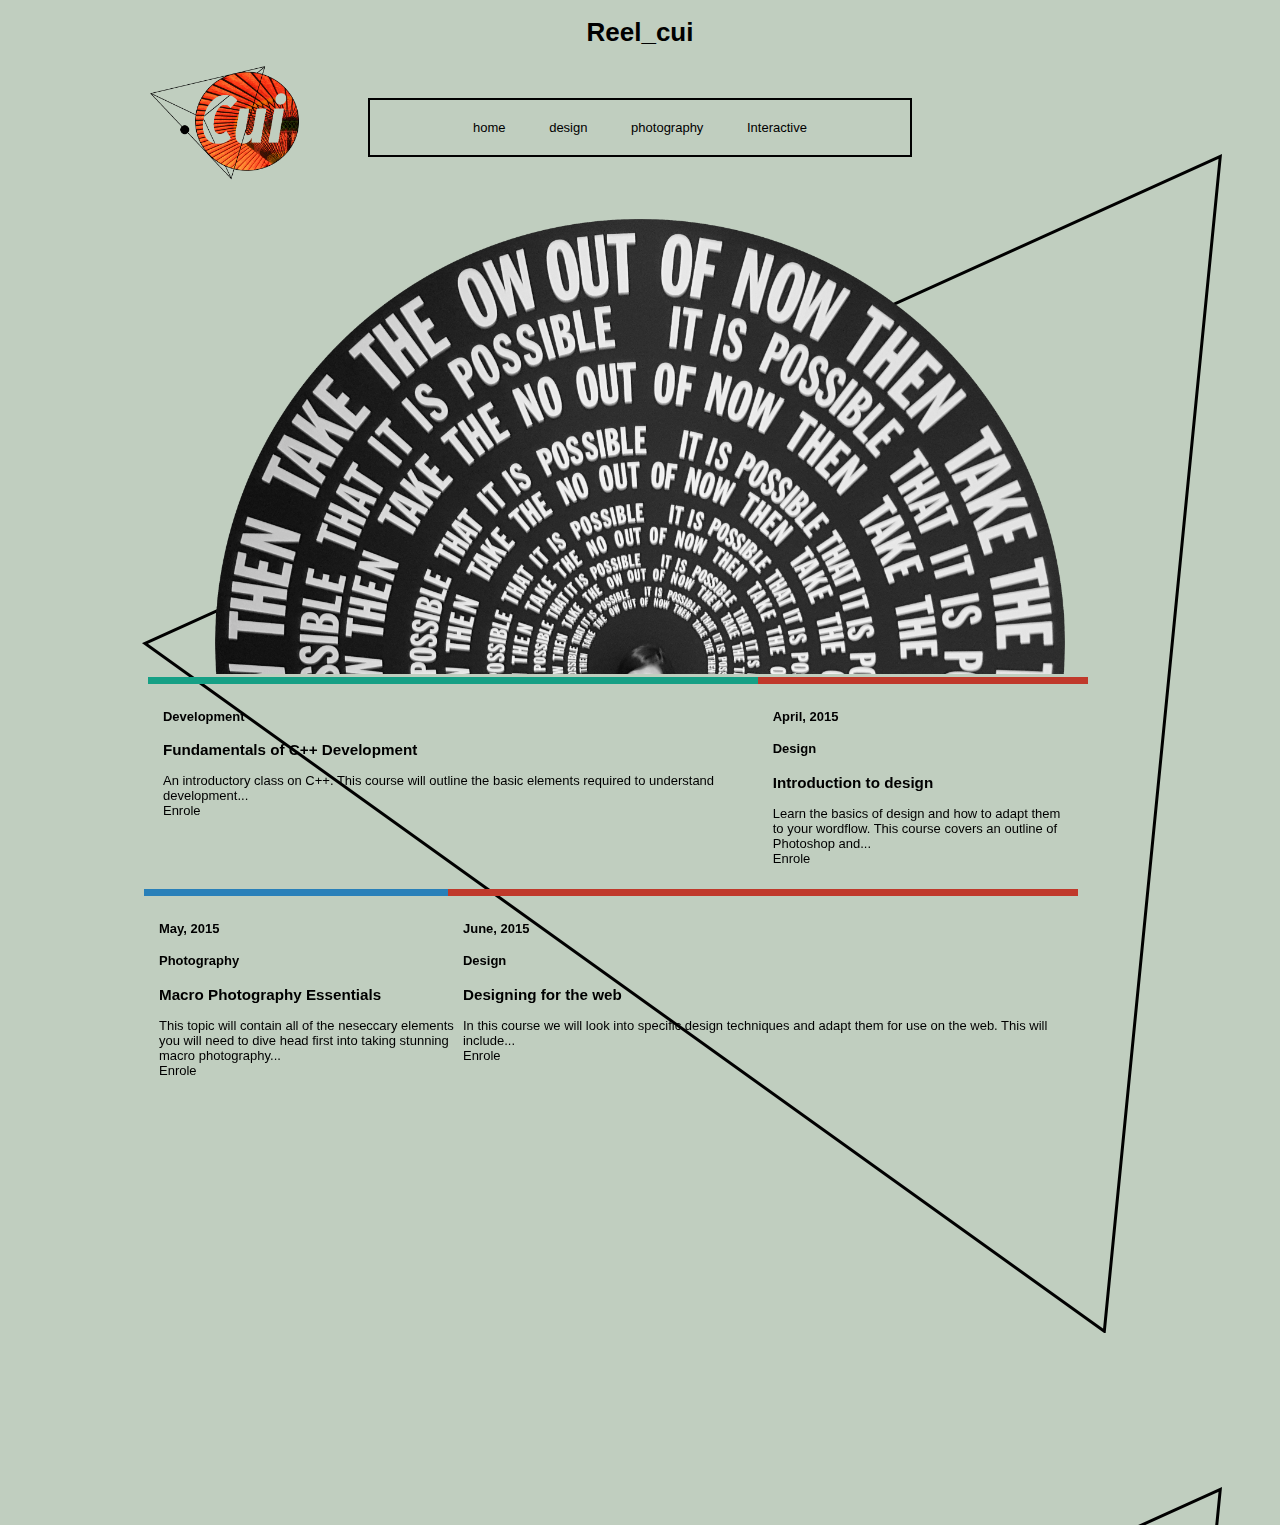
==== index.html @ 63ef7538 "creating outlook" ====
<!DOCTYPE html>
<html>
<head>
<meta http-equiv="Content-Type" content="text/html; charset=UTF-8" />
<title>cui.final</title>
<link href="style.css" rel="stylesheet" type="text/css" />
</head>
<body>
<center> <h1> Reel_cui</h1></center>
<div id="cui"><img src="img/cui4.png"></div>
<div id="nav">
<a href="" id="home">home</a>
<a href="">design</a>
<a href="">photography</a>
<a href="">Interactive</a>
        </div>

<div class="main-container">
  <div class="container">
    <center><img src="img/cui5.png" width="85%"></center>
  <div class="container cf">
    <!-- Course 1 -->
    <div class="animation-element bounce-up cf">
      <div class="subject interactive">
        <div class="category-color"></div>
        <div class="icon"><i class="fa fa-cogs"></i></div>
        <div class="header cf">
          <h4 class="category"><i class="fa fa-folder-o"></i> Development</h4>
        </div>
        <h3 class="title">Fundamentals of C++ Development</h3>
        <div class="content">An introductory class on C++. This course will outline the basic elements required to understand development...</div>
        <div class="enrole">Enrole</div>
      </div>
    </div>
    <!-- Course 2 -->
    <div class="animation-element bounce-up cf">
      <div class="subject design">
        <div class="category-color"></div>
        <div class="icon"><i class="fa fa-pencil"></i></div>
        <div class="header cf">
          <h4 class="date"><i class="fa fa-calendar-o"></i> April, 2015</h4>
          <h4 class="category"><i class="fa fa-folder-o"></i> Design</h4>
        </div>
        <h3 class="title">Introduction to design </h3>
        <div class="content">Learn the basics of design and how to adapt them to your wordflow. This course covers an outline of Photoshop and...</div>
        <div class="enrole">Enrole</div>
      </div>
    </div>
    <!-- Course 3 -->
    <div class="animation-element bounce-up">
      <div class="subject photography">
        <div class="category-color"></div>
        <div class="icon"><i class="fa fa-camera"></i></div>
        <div class="header cf">
          <h4 class="date"><i class="fa fa-calendar-o"></i> May, 2015</h4>
          <h4 class="category"><i class="fa fa-folder-o"></i> Photography</h4>
        </div>
        <h3 class="title">Macro Photography Essentials </h3>
        <div class="content">This topic will contain all of the neseccary elements you will need to dive head first into taking stunning macro photography...</div>
        <div class="enrole">Enrole</div>
      </div>
    </div>
    <!-- Course 4 -->
    <div class="animation-element bounce-up cf">
      <div class="subject design">
        <div class="category-color"></div>
        <div class="icon"><i class="fa fa-pencil"></i></div>
        <div class="header cf">
          <h4 class="date"><i class="fa fa-calendar-o"></i> June, 2015</h4>
          <h4 class="category"><i class="fa fa-folder-o"></i> Design</h4>
        </div>
        <h3 class="title">Designing for the web</h3>
        <div class="content">In this course we will look into specific design techniques and adapt them for use on the web. This will include...</div>
        <div class="enrole">Enrole</div>
      </div>
    </div>
    <!-- Course 5 -->
    <div class="animation-element bounce-up cf">
      <div class="subject interactive">
        <div class="category-color"></div>
        <div class="icon"><i class="fa fa-cogs"></i></div>
        <div class="header cf">
          <h4 class="date"><i class="fa fa-calendar-o"></i> June, 2015</h4>
          <h4 class="category"><i class="fa fa-folder-o"></i> Development</h4>
        </div>
        <h3 class="title">Objective C# and iOS Development</h3>
        <div class="content">Thoughout this topic you will learn how to build responsive, fast and simple iOS apps. This topic is for an inermetidate...</div>
        <div class="enrole">Enrole</div>
      </div>
    </div> 
  </div>
       </div> 
  </div>
    
<script src="jquery.js"></script>
<script src="main.js"></script>    
</body>
</html>
---- style.css ----
body {
		margin: 0px;
		padding: 0px;
		font: 13px Asap, Helvetica, Arial, sans-serif;
        background-image: url("img/bg.png");
	}

    a {
        text-decoration: none;
        color: #000;
        padding: 10px;
        margin: 10px;
    }
	
    a:hover {
        color: red;
    }

	#nav{
		margin: 50px auto;
        padding: 20px;
        border: solid 2px;
        text-align: center;
        width: 500px;
	}

    #cui img{
        float: left;
        margin-left: 150px;
        width: 150px;
    }

	#page {
		width: 1000px;
		margin: 0px auto;
	}

    .ani {
        text-decoration: underline;
    }

.main-container {
  max-width: 1000px;
  margin: 10px auto;
  position: relative;
}

.animation-element {
  position: relative;
  width: 30%;
  float: left;
}

.animation-element:nth-of-type(3n-2) {
  width: 60%;
  margin: 0% 1.375% 2.75% 0%;

}

.bounce-up .subject {
  opacity: 0;
  -moz-transition: all 700ms ease-out;
  -webkit-transition: all 700ms ease-out;
  -o-transition: all 700ms ease-out;
  transition: all 700ms ease-out;
  -moz-transform: translate3d(0px, 200px, 0px);
  -webkit-transform: translate3d(0px, 200px, 0px);
  -o-transform: translate(0px, 200px);
  -ms-transform: translate(0px, 200px);
  transform: translate3d(0px, 200, 0px);
  -webkit-backface-visibility: hidden;
  -moz-backface-visibility: hidden;
  backface-visibility: hidden;
}

.bounce-up.in-view .subject {
  opacity: 1;
  -moz-transform: translate3d(0px, 0px, 0px);
  -webkit-transform: translate3d(0px, 0px, 0px);
  -o-transform: translate(0px, 0px);
  -ms-transform: translate(0px, 0px);
  transform: translate3d(0px, 0px, 0px);
}

.subject {
  float: left;
  width: 100%;
  margin: 0% 1.33% 2.66% 1.33%;
  padding: 15px;
}

.subject:hover,
.subject:active {
  box-shadow: 0px 2px 6px 0px rgba(0, 0, 0, 0.25);
}


.subject .category-color {
  height: 7px;
  position: absolute;
  top: 0px;
  left: 0px;
  width: 100%;
}

.subject.design .category-color,
.subject.design .icon i {
  background: #c0392b;
}

.subject.interactive .category-color,
.subject.interactive .icon i {
  background: #16a085;
}

.subject.photography .category-color,
.subject.photography .icon i {
  background: #2980b9;
}
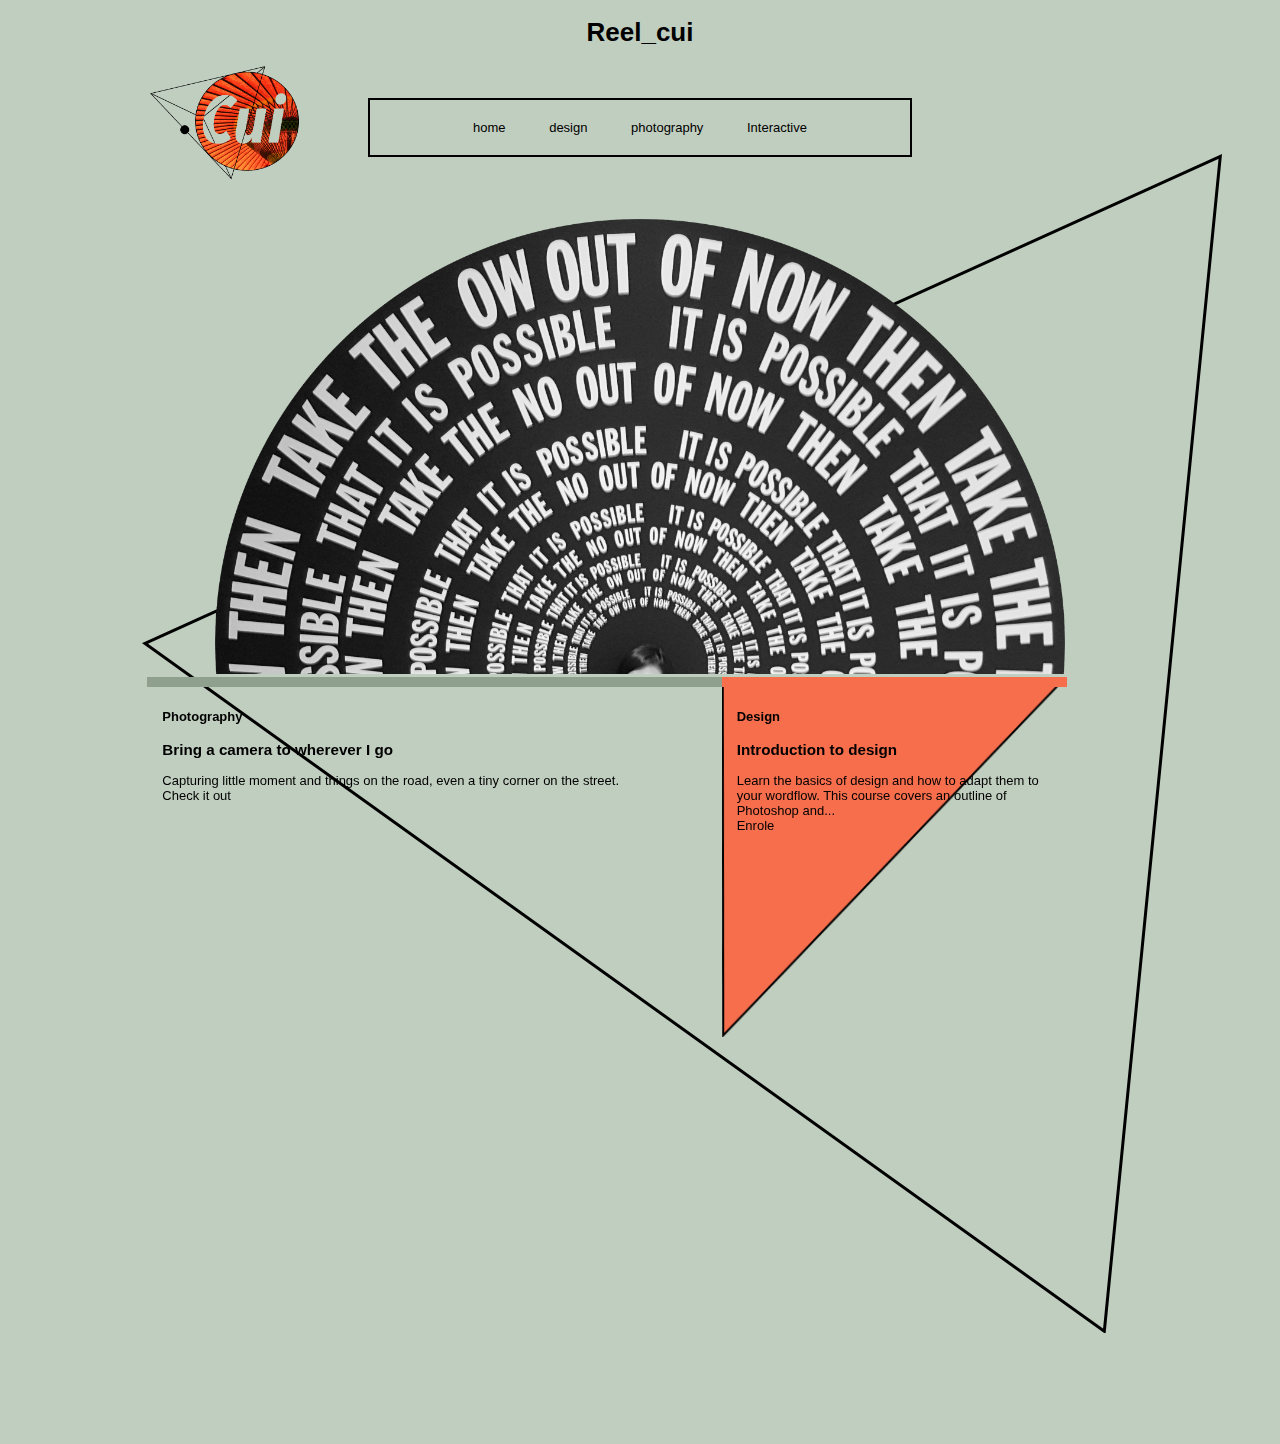
==== commit 81703a33: "changing content" ====
--- a/index.html
+++ b/index.html
@@ -23,23 +23,21 @@
     <div class="animation-element bounce-up cf">
       <div class="subject interactive">
         <div class="category-color"></div>
-        <div class="icon"><i class="fa fa-cogs"></i></div>
         <div class="header cf">
-          <h4 class="category"><i class="fa fa-folder-o"></i> Development</h4>
+          <h4> Photography</h4>
         </div>
-        <h3 class="title">Fundamentals of C++ Development</h3>
-        <div class="content">An introductory class on C++. This course will outline the basic elements required to understand development...</div>
-        <div class="enrole">Enrole</div>
+        <h3>Bring a camera to wherever I go</h3>
+        <div class="content">Capturing little moment and things on the road, even a tiny corner on the street.
+        <div class="enrole">Check it out</div>
       </div>
+    </div>
     </div>
     <!-- Course 2 -->
     <div class="animation-element bounce-up cf">
       <div class="subject design">
         <div class="category-color"></div>
-        <div class="icon"><i class="fa fa-pencil"></i></div>
         <div class="header cf">
-          <h4 class="date"><i class="fa fa-calendar-o"></i> April, 2015</h4>
-          <h4 class="category"><i class="fa fa-folder-o"></i> Design</h4>
+          <h4>Design</h4>
         </div>
         <h3 class="title">Introduction to design </h3>
         <div class="content">Learn the basics of design and how to adapt them to your wordflow. This course covers an outline of Photoshop and...</div>
@@ -50,10 +48,8 @@
     <div class="animation-element bounce-up">
       <div class="subject photography">
         <div class="category-color"></div>
-        <div class="icon"><i class="fa fa-camera"></i></div>
         <div class="header cf">
-          <h4 class="date"><i class="fa fa-calendar-o"></i> May, 2015</h4>
-          <h4 class="category"><i class="fa fa-folder-o"></i> Photography</h4>
+          <h4> Photography</h4>
         </div>
         <h3 class="title">Macro Photography Essentials </h3>
         <div class="content">This topic will contain all of the neseccary elements you will need to dive head first into taking stunning macro photography...</div>
@@ -62,26 +58,10 @@
     </div>
     <!-- Course 4 -->
     <div class="animation-element bounce-up cf">
-      <div class="subject design">
-        <div class="category-color"></div>
-        <div class="icon"><i class="fa fa-pencil"></i></div>
-        <div class="header cf">
-          <h4 class="date"><i class="fa fa-calendar-o"></i> June, 2015</h4>
-          <h4 class="category"><i class="fa fa-folder-o"></i> Design</h4>
-        </div>
-        <h3 class="title">Designing for the web</h3>
-        <div class="content">In this course we will look into specific design techniques and adapt them for use on the web. This will include...</div>
-        <div class="enrole">Enrole</div>
-      </div>
-    </div>
-    <!-- Course 5 -->
-    <div class="animation-element bounce-up cf">
       <div class="subject interactive">
         <div class="category-color"></div>
-        <div class="icon"><i class="fa fa-cogs"></i></div>
         <div class="header cf">
-          <h4 class="date"><i class="fa fa-calendar-o"></i> June, 2015</h4>
-          <h4 class="category"><i class="fa fa-folder-o"></i> Development</h4>
+          <h4>Development</h4>
         </div>
         <h3 class="title">Objective C# and iOS Development</h3>
         <div class="content">Thoughout this topic you will learn how to build responsive, fast and simple iOS apps. This topic is for an inermetidate...</div>
--- a/style.css
+++ b/style.css
@@ -13,7 +13,7 @@
     }
 	
     a:hover {
-        color: red;
+        color: #f76e4d;
     }
 
 	#nav{
@@ -52,9 +52,19 @@
 }
 
 .animation-element:nth-of-type(3n-2) {
-  width: 60%;
+  width: 55%;
   margin: 0% 1.375% 2.75% 0%;
+}
 
+.animation-element:nth-of-type(3n-1) {
+  width: 31.5%;
+  margin: 0% 1.375% 2.75% 1.375%;
+}
+
+.animation-element:nth-of-type(3n-0) {
+  width: 31.5%;
+  margin: 0% 0% 2.75% 1.375%;
+  clear: right;
 }
 
 .bounce-up .subject {
@@ -96,7 +106,7 @@
 
 
 .subject .category-color {
-  height: 7px;
+  height: 10px;
   position: absolute;
   top: 0px;
   left: 0px;
@@ -105,17 +115,27 @@
 
 .subject.design .category-color,
 .subject.design .icon i {
-  background: #c0392b;
+  background: #f76e4d;  
 }
 
 .subject.interactive .category-color,
 .subject.interactive .icon i {
-  background: #16a085;
+  background: #90a08f;
 }
 
 .subject.photography .category-color,
 .subject.photography .icon i {
-  background: #2980b9;
+  background: #E3E1E7;
+}
+
+.subject.design {
+background-image: url("img/design.png");
+background-size: 100%;
+height: 330px;
+}
+
+.subject interactive {
+height:200px;
 }
 
     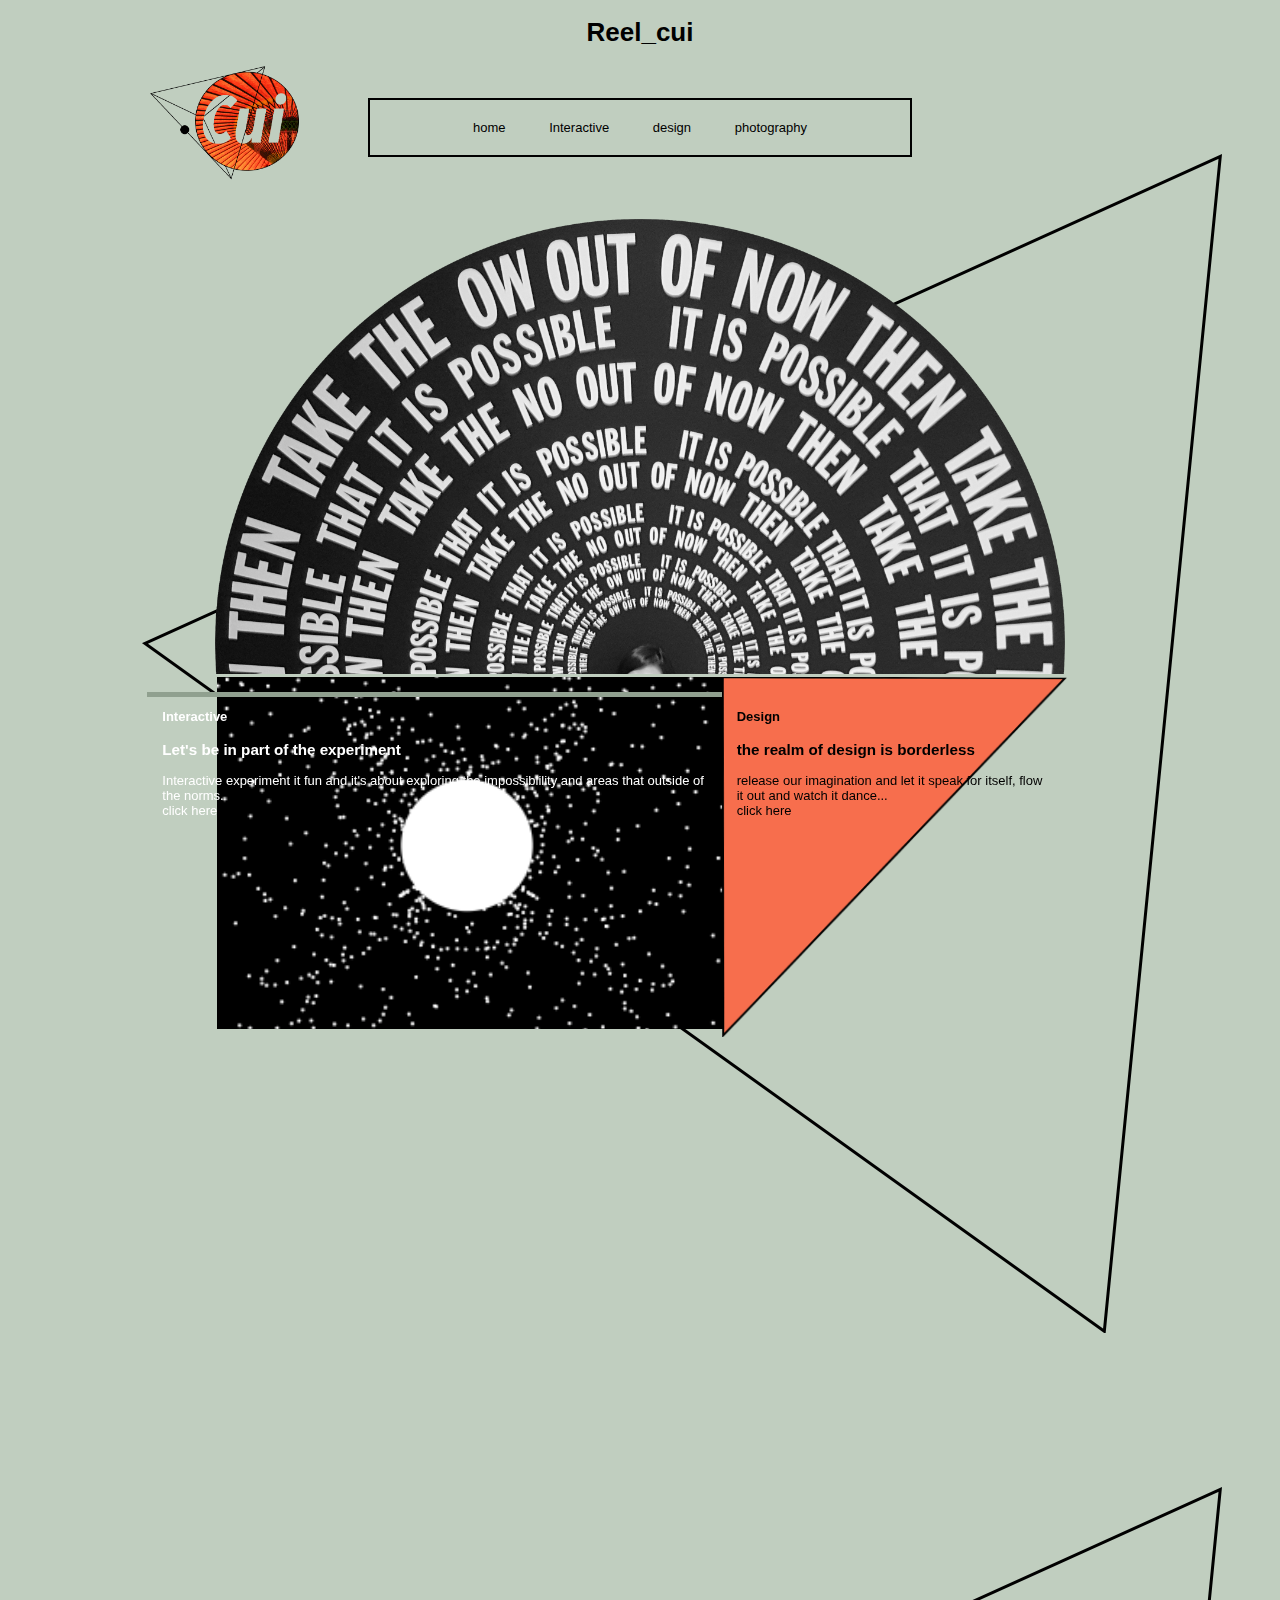
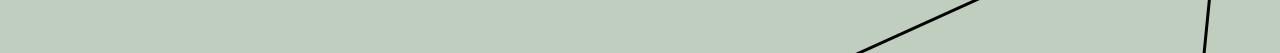
==== commit 101a2a63: "insert img" ====
--- a/index.html
+++ b/index.html
@@ -10,9 +10,9 @@
 <div id="cui"><img src="img/cui4.png"></div>
 <div id="nav">
 <a href="" id="home">home</a>
+<a href="">Interactive</a>
 <a href="">design</a>
 <a href="">photography</a>
-<a href="">Interactive</a>
         </div>
 
 <div class="main-container">
@@ -24,12 +24,11 @@
       <div class="subject interactive">
         <div class="category-color"></div>
         <div class="header cf">
-          <h4> Photography</h4>
+          <h4 class="title"> Interactive</h4>
         </div>
-        <h3>Bring a camera to wherever I go</h3>
-        <div class="content">Capturing little moment and things on the road, even a tiny corner on the street.
-        <div class="enrole">Check it out</div>
-      </div>
+        <h3>Let's be in part of the experiment</h3>
+        <div class="content">Interactive experiment it fun and it's about exploring the impossiblility and areas that outside of the norms.      </div>
+        <div class="enrole">click here</div>
     </div>
     </div>
     <!-- Course 2 -->
@@ -37,37 +36,38 @@
       <div class="subject design">
         <div class="category-color"></div>
         <div class="header cf">
-          <h4>Design</h4>
+          <h4 class="title">Design</h4>
         </div>
-        <h3 class="title">Introduction to design </h3>
-        <div class="content">Learn the basics of design and how to adapt them to your wordflow. This course covers an outline of Photoshop and...</div>
-        <div class="enrole">Enrole</div>
+        <h3 class="title">the realm of design is borderless </h3>
+        <div class="content">release our imagination and let it speak for itself, flow it out and watch it dance...</div>
+        <div class="enrole">click here</div>
       </div>
     </div>
     <!-- Course 3 -->
-    <div class="animation-element bounce-up">
+<div class="animation-element bounce-up cf">
+      <div class="subject video">
+        <div class="category-color"></div>
+        <div class="header cf">
+          <h4 class="title">Videos</h4>
+        </div>
+        <h3 class="title">Let's see what I've worked on</h3>
+        <div class="content">Mostly are my video editing pieces, subjects are varied...</div>
+          <br>
+        <a href="https://www.youtube.com/watch?v=e_KF7CFKOtI">click here for video</a>
+      </div>
+    </div> 
+    <!-- Course 4 -->
+<div class="animation-element bounce-up">
       <div class="subject photography">
         <div class="category-color"></div>
         <div class="header cf">
-          <h4> Photography</h4>
+          <h4 class="title"> Photography</h4>
         </div>
-        <h3 class="title">Macro Photography Essentials </h3>
-        <div class="content">This topic will contain all of the neseccary elements you will need to dive head first into taking stunning macro photography...</div>
-        <div class="enrole">Enrole</div>
+        <h3 class="title">Bring a camera to wherever we go</h3>
+        <div class="content">Capturing little moment and things on the road, even a tiny corner on the street...</div>
+        <div class="enrole">click here</div>
       </div>
     </div>
-    <!-- Course 4 -->
-    <div class="animation-element bounce-up cf">
-      <div class="subject interactive">
-        <div class="category-color"></div>
-        <div class="header cf">
-          <h4>Development</h4>
-        </div>
-        <h3 class="title">Objective C# and iOS Development</h3>
-        <div class="content">Thoughout this topic you will learn how to build responsive, fast and simple iOS apps. This topic is for an inermetidate...</div>
-        <div class="enrole">Enrole</div>
-      </div>
-    </div> 
   </div>
        </div> 
   </div>
--- a/style.css
+++ b/style.css
@@ -106,16 +106,10 @@
 
 
 .subject .category-color {
-  height: 10px;
+  height: 5px;
   position: absolute;
-  top: 0px;
   left: 0px;
   width: 100%;
-}
-
-.subject.design .category-color,
-.subject.design .icon i {
-  background: #f76e4d;  
 }
 
 .subject.interactive .category-color,
@@ -125,17 +119,44 @@
 
 .subject.photography .category-color,
 .subject.photography .icon i {
-  background: #E3E1E7;
+  background: #90a08f;
+}
+
+.subject.video .category-color,
+.subject.video .icon i {
+  background: #f76e4d;
 }
 
 .subject.design {
 background-image: url("img/design.png");
 background-size: 100%;
+background-repeat: no-repeat;
 height: 330px;
 }
 
-.subject interactive {
-height:200px;
+.subject.interactive {
+background-image: url("img/nature.png");
+background-size: 88%;
+background-repeat: no-repeat;
+background-position: right;
+height: 322px;
+color: #fff;
 }
 
+.subject.photography {
+background-image: url("img/photo.jpg");
+background-size: 100%;
+background-repeat: no-repeat;
+height: 350px;
+color: #fff;
+}
+
+.subject.video {
+background-image: url("img/circle.png");
+background-size: 100%;
+background-repeat: no-repeat;
+height: 350px;
+}
+
+
     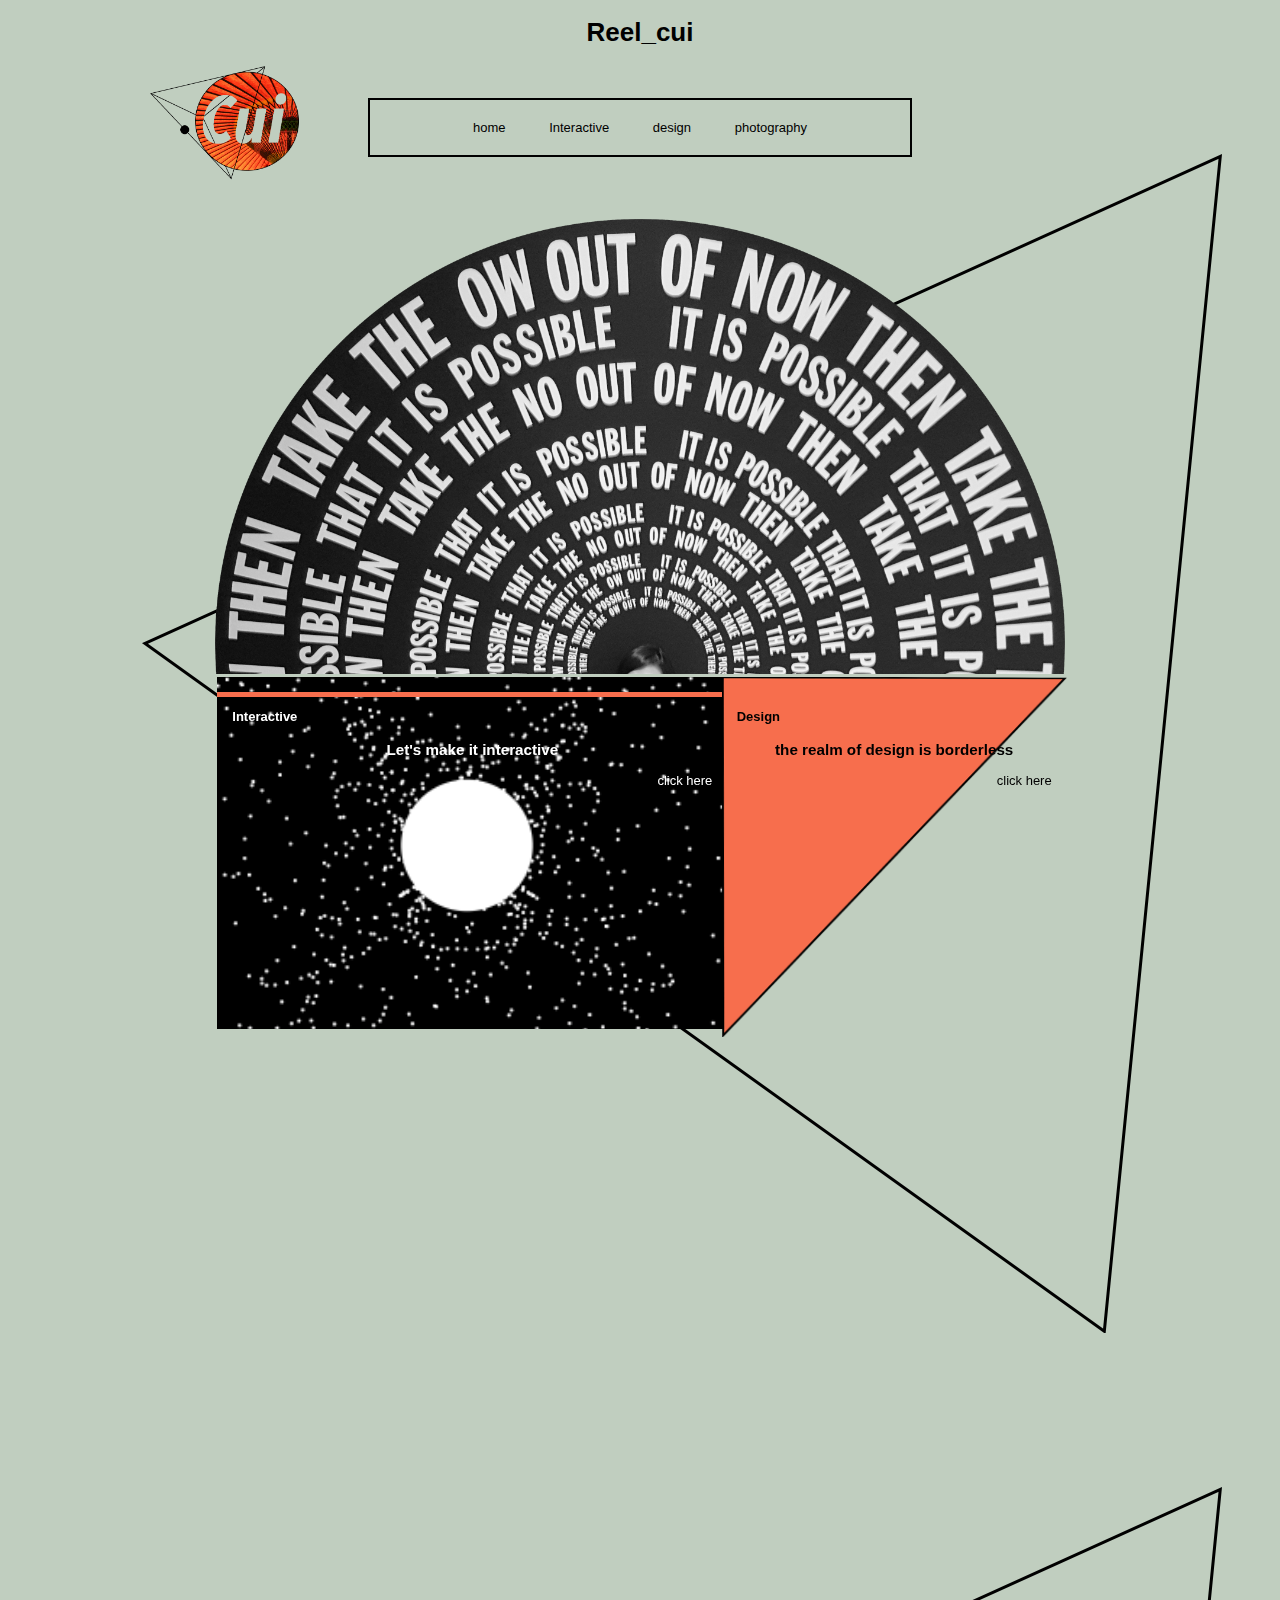
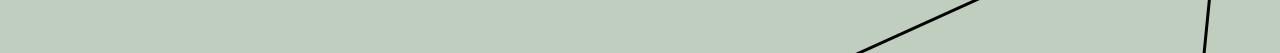
==== commit fa4816a2: "formatting" ====
--- a/index.html
+++ b/index.html
@@ -14,7 +14,6 @@
 <a href="">design</a>
 <a href="">photography</a>
         </div>
-
 <div class="main-container">
   <div class="container">
     <center><img src="img/cui5.png" width="85%"></center>
@@ -24,11 +23,11 @@
       <div class="subject interactive">
         <div class="category-color"></div>
         <div class="header cf">
-          <h4 class="title"> Interactive</h4>
+            <h4 class="title" style="padding-left: 70px"> Interactive</h4>
         </div>
-        <h3>Let's be in part of the experiment</h3>
-        <div class="content">Interactive experiment it fun and it's about exploring the impossiblility and areas that outside of the norms.      </div>
-        <div class="enrole">click here</div>
+       <center> <h3 style="padding-left: 70px">Let's make it interactive</h3></center>
+        <div class="content" style="padding-left: 70px">Interactive experiment is about exploring the impossiblility and areas that outside of the norms.</div>
+        <div class="clickme">click here</div>
     </div>
     </div>
     <!-- Course 2 -->
@@ -38,9 +37,9 @@
         <div class="header cf">
           <h4 class="title">Design</h4>
         </div>
-        <h3 class="title">the realm of design is borderless </h3>
-        <div class="content">release our imagination and let it speak for itself, flow it out and watch it dance...</div>
-        <div class="enrole">click here</div>
+         <center> <h3 class="title">the realm of design is borderless </h3></center>
+        <div class="content">release our imagination and let it speak for itself, and we watch it dance...</div>
+        <div class="clickme">click here</div>
       </div>
     </div>
     <!-- Course 3 -->
@@ -48,12 +47,12 @@
       <div class="subject video">
         <div class="category-color"></div>
         <div class="header cf">
-          <h4 class="title">Videos</h4>
+            <h4 class="title" style="padding-left: 70px">Videos</h4>
         </div>
-        <h3 class="title">Let's see what I've worked on</h3>
-        <div class="content">Mostly are my video editing pieces, subjects are varied...</div>
+         <center> <h3 style="padding-left: 70px">Let's see what I've worked on</h3></center>
+        <div class="content" style="padding-left: 70px">Mostly are my past video editing pieces, subjects are varied...</div>
           <br>
-        <a href="https://www.youtube.com/watch?v=e_KF7CFKOtI">click here for video</a>
+        <div class="clickme"><a href="https://www.youtube.com/watch?v=e_KF7CFKOtI">click here for video</a></div>
       </div>
     </div> 
     <!-- Course 4 -->
@@ -61,11 +60,11 @@
       <div class="subject photography">
         <div class="category-color"></div>
         <div class="header cf">
-          <h4 class="title"> Photography</h4>
+        <h4 class="title"> Photography</h4>
         </div>
-        <h3 class="title">Bring a camera to wherever we go</h3>
-        <div class="content">Capturing little moment and things on the road, even a tiny corner on the street...</div>
-        <div class="enrole">click here</div>
+        <center> <h3 class="title">Bring a camera to wherever we go</h3> </center> 
+        <div class="content">Captur the little moment and things on the road, even a tiny corner on the street...</div>
+        <div class="clickme">click here</div>
       </div>
     </div>
   </div>
--- a/style.css
+++ b/style.css
@@ -13,7 +13,7 @@
     }
 	
     a:hover {
-        color: #f76e4d;
+        color: red;
     }
 
 	#nav{
@@ -114,7 +114,8 @@
 
 .subject.interactive .category-color,
 .subject.interactive .icon i {
-  background: #90a08f;
+  background: #f76e4d;
+  margin-left: 70px;
 }
 
 .subject.photography .category-color,
@@ -122,10 +123,6 @@
   background: #90a08f;
 }
 
-.subject.video .category-color,
-.subject.video .icon i {
-  background: #f76e4d;
-}
 
 .subject.design {
 background-image: url("img/design.png");
@@ -158,5 +155,13 @@
 height: 350px;
 }
 
+.content{
+background-color: rgba(255, 255, 255, 0.7);
+margin-left: 55px;
+padding: 10px;
+color: #000;
+}
 
-    +.clickme {
+text-align: right;
+}
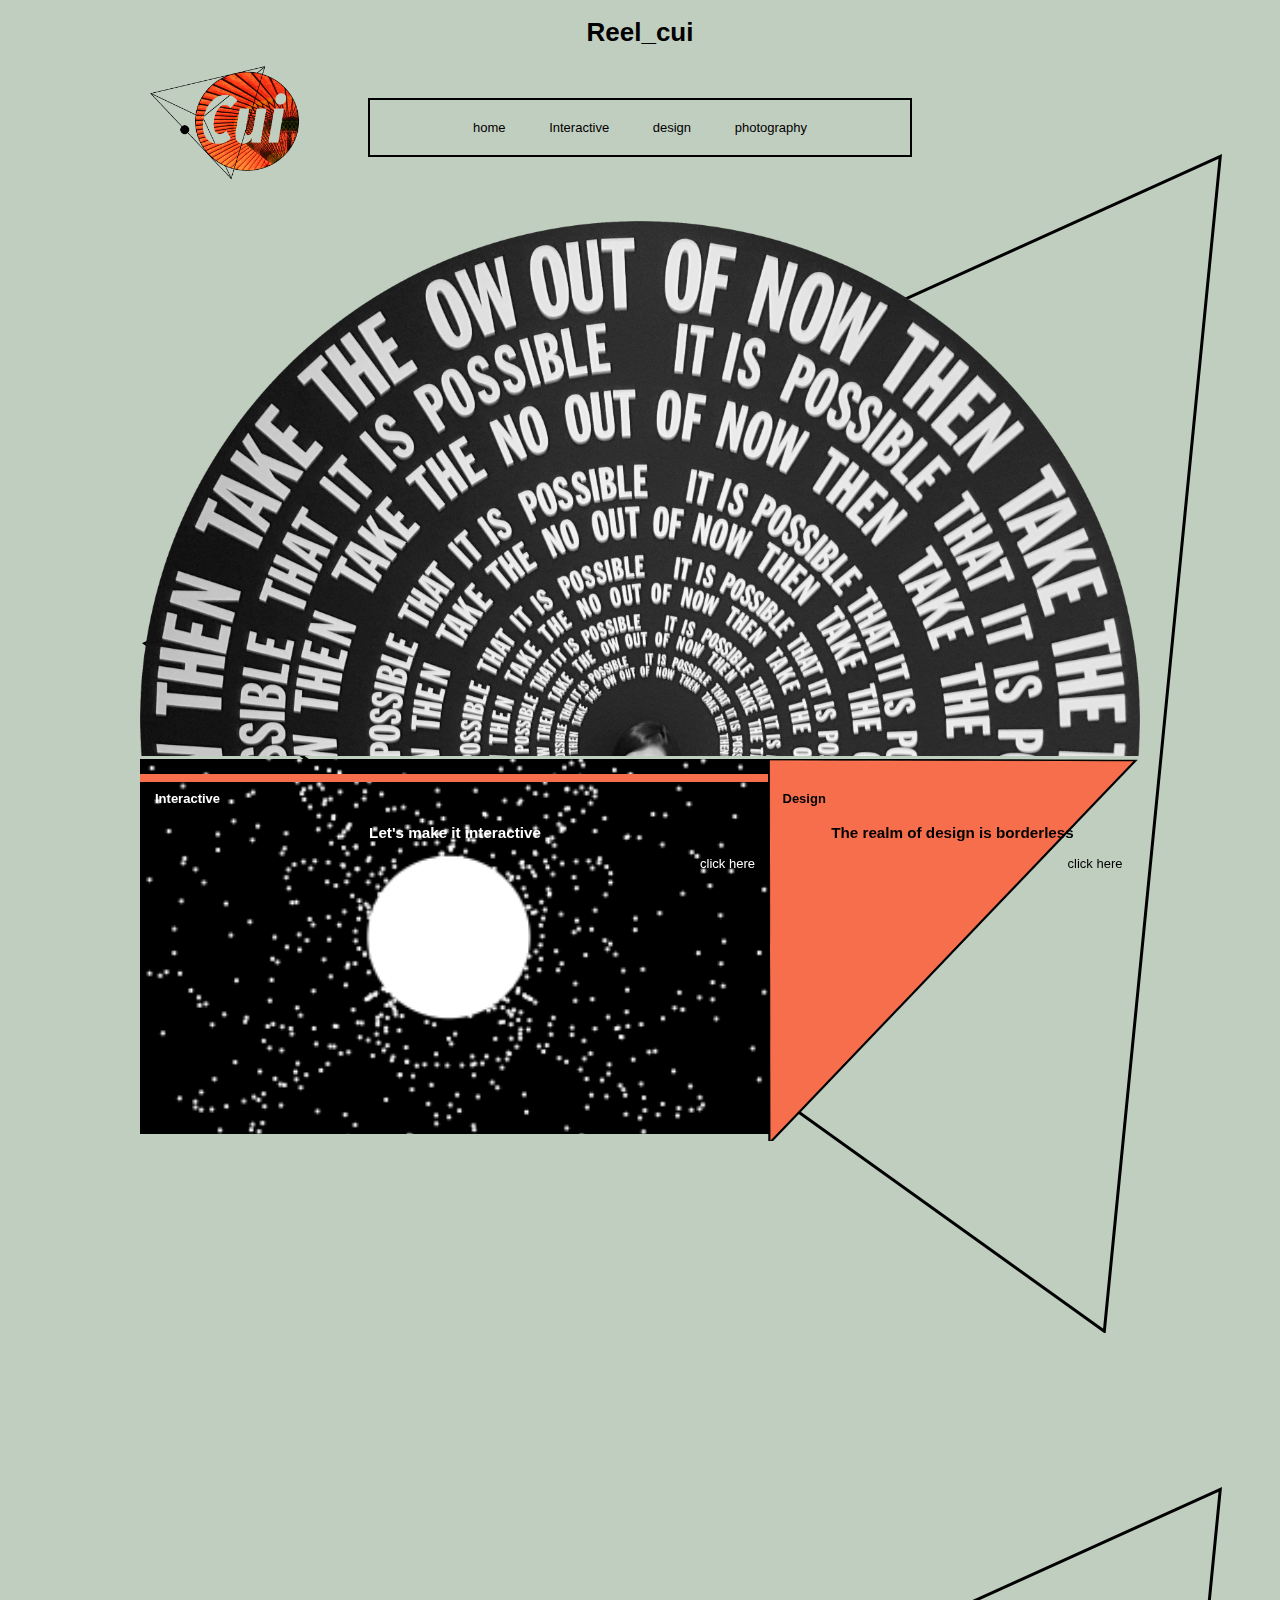
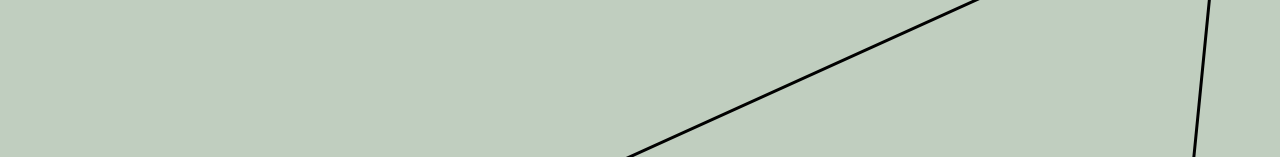
==== commit 32e1b177: "format the pop-up content" ====
--- a/index.html
+++ b/index.html
@@ -16,17 +16,17 @@
         </div>
 <div class="main-container">
   <div class="container">
-    <center><img src="img/cui5.png" width="85%"></center>
+    <center><img src="img/cui5.png" width="100%"></center>
   <div class="container cf">
     <!-- Course 1 -->
     <div class="animation-element bounce-up cf">
       <div class="subject interactive">
         <div class="category-color"></div>
         <div class="header cf">
-            <h4 class="title" style="padding-left: 70px"> Interactive</h4>
+            <h4 class="title"> Interactive</h4>
         </div>
-       <center> <h3 style="padding-left: 70px">Let's make it interactive</h3></center>
-        <div class="content" style="padding-left: 70px">Interactive experiment is about exploring the impossiblility and areas that outside of the norms.</div>
+       <center> <h3>Let's make it interactive</h3></center>
+        <div class="content">Experimental interaction is about exploring the impossiblility and areas that outside of the norms.</div>
         <div class="clickme">click here</div>
     </div>
     </div>
@@ -37,7 +37,7 @@
         <div class="header cf">
           <h4 class="title">Design</h4>
         </div>
-         <center> <h3 class="title">the realm of design is borderless </h3></center>
+         <center> <h3 class="title">The realm of design is borderless </h3></center>
         <div class="content">release our imagination and let it speak for itself, and we watch it dance...</div>
         <div class="clickme">click here</div>
       </div>
@@ -47,10 +47,10 @@
       <div class="subject video">
         <div class="category-color"></div>
         <div class="header cf">
-            <h4 class="title" style="padding-left: 70px">Videos</h4>
+            <h4 class="title">Videos</h4>
         </div>
-         <center> <h3 style="padding-left: 70px">Let's see what I've worked on</h3></center>
-        <div class="content" style="padding-left: 70px">Mostly are my past video editing pieces, subjects are varied...</div>
+         <center> <h3>Video editing demo reel</h3></center>
+        <div class="content">Mostly are my past video editing pieces, subjects are varied...</div>
           <br>
         <div class="clickme"><a href="https://www.youtube.com/watch?v=e_KF7CFKOtI">click here for video</a></div>
       </div>
--- a/style.css
+++ b/style.css
@@ -52,18 +52,18 @@
 }
 
 .animation-element:nth-of-type(3n-2) {
-  width: 55%;
+  width: 60%;
   margin: 0% 1.375% 2.75% 0%;
 }
 
 .animation-element:nth-of-type(3n-1) {
-  width: 31.5%;
+  width: 34%;
   margin: 0% 1.375% 2.75% 1.375%;
 }
 
 .animation-element:nth-of-type(3n-0) {
   width: 31.5%;
-  margin: 0% 0% 2.75% 1.375%;
+  margin: 0% 0% 2.75% 0%;
   clear: right;
 }
 
@@ -95,7 +95,7 @@
 .subject {
   float: left;
   width: 100%;
-  margin: 0% 1.33% 2.66% 1.33%;
+  margin: 0% 1.33% 2.66% 0%;
   padding: 15px;
 }
 
@@ -106,7 +106,7 @@
 
 
 .subject .category-color {
-  height: 5px;
+  height: 8px;
   position: absolute;
   left: 0px;
   width: 100%;
@@ -115,7 +115,6 @@
 .subject.interactive .category-color,
 .subject.interactive .icon i {
   background: #f76e4d;
-  margin-left: 70px;
 }
 
 .subject.photography .category-color,
@@ -128,15 +127,15 @@
 background-image: url("img/design.png");
 background-size: 100%;
 background-repeat: no-repeat;
-height: 330px;
+height: 352px;
 }
 
 .subject.interactive {
 background-image: url("img/nature.png");
-background-size: 88%;
+background-size: 100%;
 background-repeat: no-repeat;
 background-position: right;
-height: 322px;
+height: 345px;
 color: #fff;
 }
 
@@ -156,10 +155,9 @@
 }
 
 .content{
-background-color: rgba(255, 255, 255, 0.7);
-margin-left: 55px;
-padding: 10px;
-color: #000;
+background-color: rgba(144, 160, 143, 0.7);
+padding: 20px;
+color: #fff;
 }
 
 .clickme {
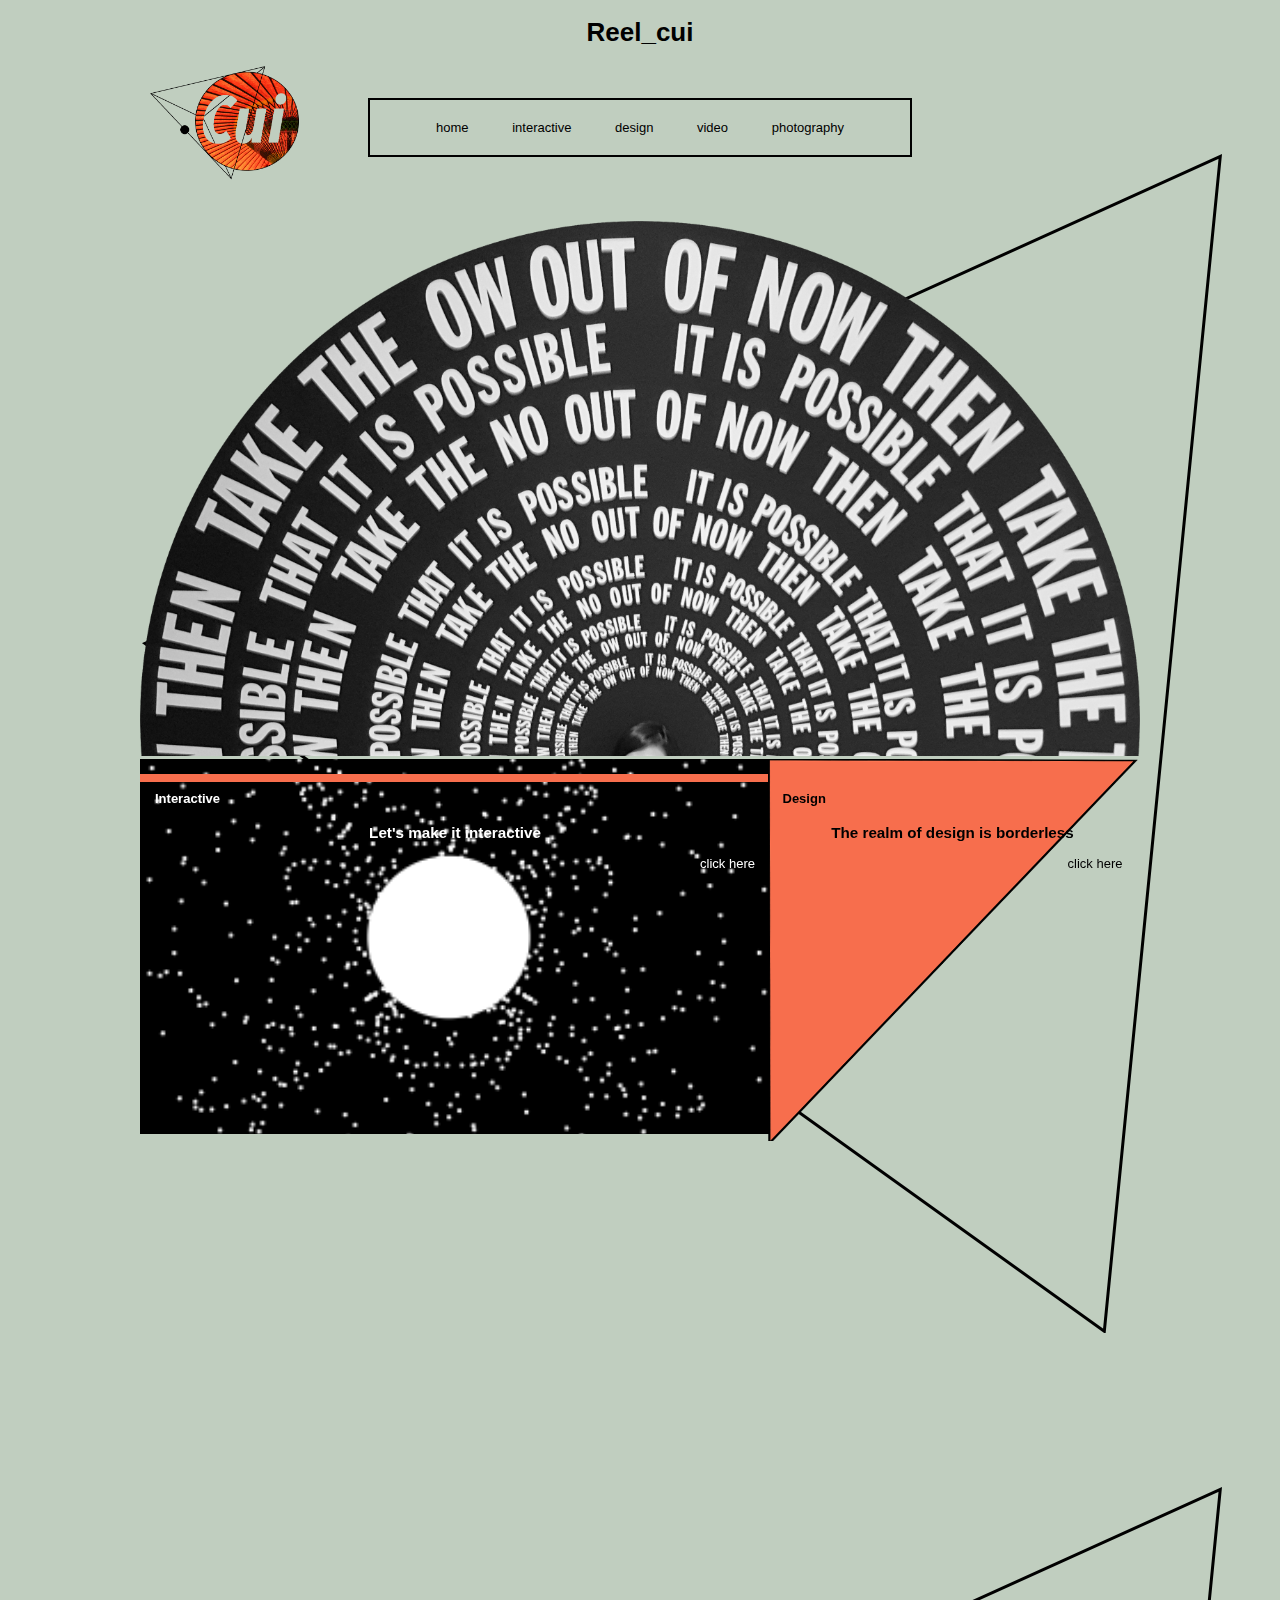
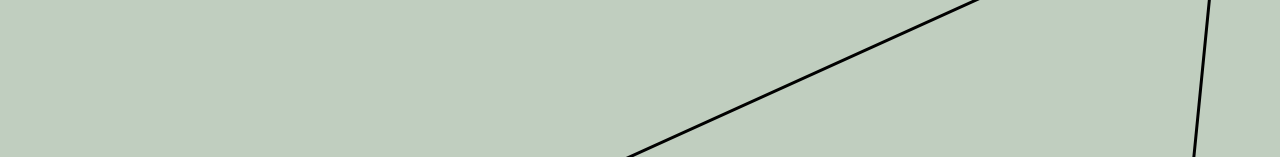
==== commit befa4409: "add anchor tag" ====
--- a/index.html
+++ b/index.html
@@ -10,20 +10,21 @@
 <div id="cui"><img src="img/cui4.png"></div>
 <div id="nav">
 <a href="" id="home">home</a>
-<a href="">Interactive</a>
-<a href="">design</a>
-<a href="">photography</a>
+<a href="#entry1">interactive</a>
+<a href="#entry2">design</a>
+<a href="#entry3">video</a>
+<a href="#entry4">photography</a>
         </div>
 <div class="main-container">
   <div class="container">
     <center><img src="img/cui5.png" width="100%"></center>
   <div class="container cf">
     <!-- Course 1 -->
-    <div class="animation-element bounce-up cf">
+    <div class="animation-element bounce-up cf"  id="entry1">
       <div class="subject interactive">
         <div class="category-color"></div>
         <div class="header cf">
-            <h4 class="title"> Interactive</h4>
+            <h4> Interactive</h4>
         </div>
        <center> <h3>Let's make it interactive</h3></center>
         <div class="content">Experimental interaction is about exploring the impossiblility and areas that outside of the norms.</div>
@@ -31,11 +32,11 @@
     </div>
     </div>
     <!-- Course 2 -->
-    <div class="animation-element bounce-up cf">
+    <div class="animation-element bounce-up cf"  id="entry2">
       <div class="subject design">
         <div class="category-color"></div>
         <div class="header cf">
-          <h4 class="title">Design</h4>
+          <h4>Design</h4>
         </div>
          <center> <h3 class="title">The realm of design is borderless </h3></center>
         <div class="content">release our imagination and let it speak for itself, and we watch it dance...</div>
@@ -43,11 +44,11 @@
       </div>
     </div>
     <!-- Course 3 -->
-<div class="animation-element bounce-up cf">
+<div class="animation-element bounce-up cf"  id="entry3"> 
       <div class="subject video">
         <div class="category-color"></div>
         <div class="header cf">
-            <h4 class="title">Videos</h4>
+            <h4>Videos</h4>
         </div>
          <center> <h3>Video editing demo reel</h3></center>
         <div class="content">Mostly are my past video editing pieces, subjects are varied...</div>
@@ -56,13 +57,13 @@
       </div>
     </div> 
     <!-- Course 4 -->
-<div class="animation-element bounce-up">
+<div class="animation-element bounce-up"  id="entry4">
       <div class="subject photography">
         <div class="category-color"></div>
         <div class="header cf">
-        <h4 class="title"> Photography</h4>
+        <h4> Photography</h4>
         </div>
-        <center> <h3 class="title">Bring a camera to wherever we go</h3> </center> 
+        <center> <h3>Bring a camera to wherever we go</h3> </center> 
         <div class="content">Captur the little moment and things on the road, even a tiny corner on the street...</div>
         <div class="clickme">click here</div>
       </div>
